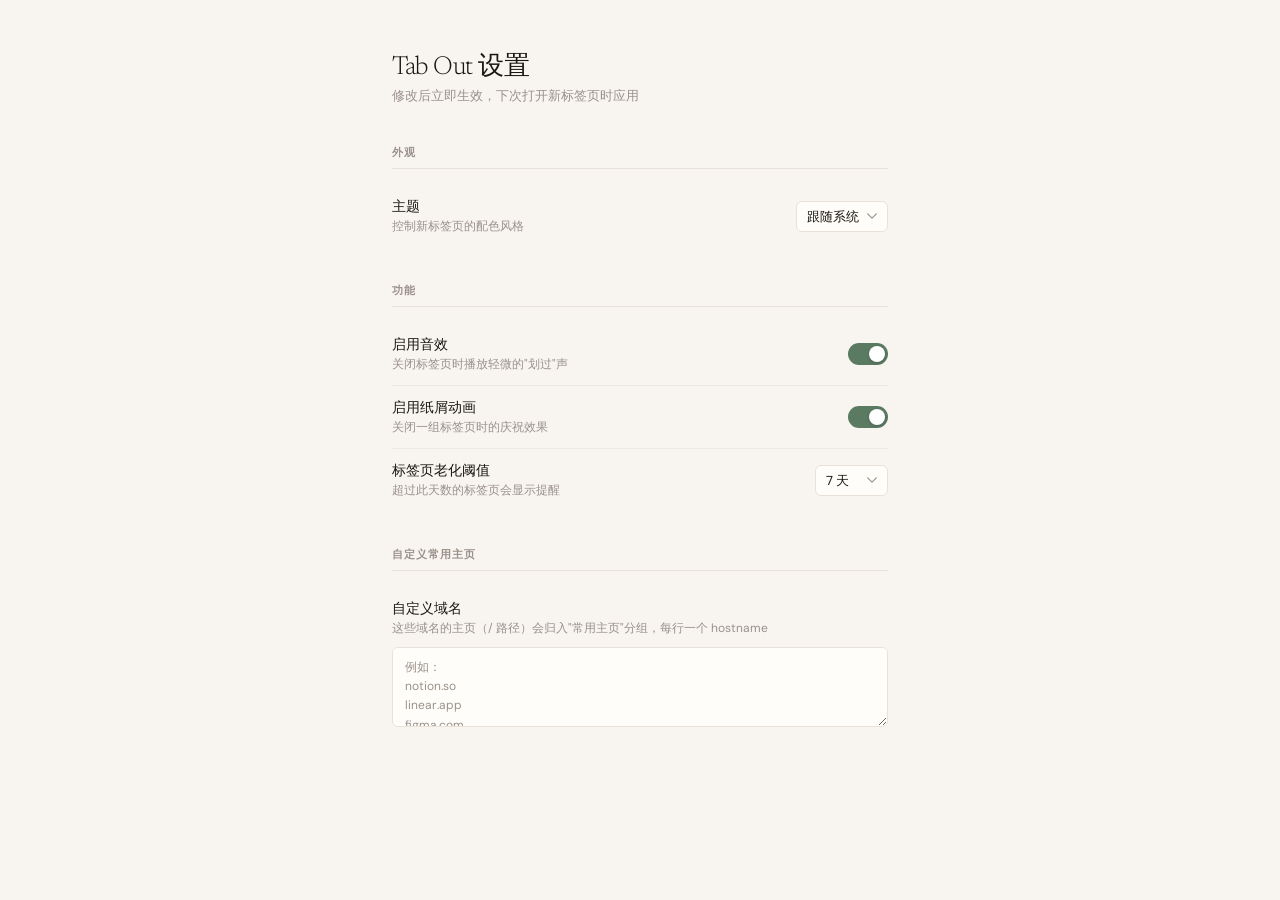
==== extension/options.html @ f727a5ea "feat: 三大功能 + 设置页 (深色模式 / 最近关闭 / 标签页老化) - 深色模式：CSS 变量 + data-theme 切换，header 三态按钮（自动/浅色/深色），偏好持久化 - 最" ====
<!DOCTYPE html>
<html lang="zh-CN">
<head>
  <meta charset="UTF-8">
  <meta name="viewport" content="width=device-width, initial-scale=1.0">
  <title>Tab Out 设置</title>
  <link rel="preconnect" href="https://fonts.googleapis.com">
  <link href="https://fonts.googleapis.com/css2?family=DM+Sans:wght@300;400;500;600&family=Newsreader:ital,opsz,wght@0,6..72,300;0,6..72,400;1,6..72,300&display=swap" rel="stylesheet">
  <style>
    :root {
      --ink: #1a1613;
      --paper: #f8f5f0;
      --warm-gray: #e8e2da;
      --muted: #9a918a;
      --accent-amber: #c8713a;
      --accent-sage: #5a7a62;
      --accent-rose: #b35a5a;
      --card-bg: #fffdf9;
    }
    @media (prefers-color-scheme: dark) {
      :root:not([data-theme="light"]) {
        --ink: #e8e3da; --paper: #191510; --warm-gray: #2d2820;
        --muted: #8a8078; --card-bg: #211d18;
      }
    }
    :root[data-theme="dark"] {
      --ink: #e8e3da; --paper: #191510; --warm-gray: #2d2820;
      --muted: #8a8078; --card-bg: #211d18;
    }

    * { margin: 0; padding: 0; box-sizing: border-box; }

    body {
      font-family: 'DM Sans', sans-serif;
      background: var(--paper);
      color: var(--ink);
      min-height: 100vh;
      -webkit-font-smoothing: antialiased;
    }

    .page {
      max-width: 560px;
      margin: 0 auto;
      padding: 48px 32px 80px;
    }

    h1 {
      font-family: 'Newsreader', serif;
      font-weight: 300;
      font-size: 26px;
      letter-spacing: -0.5px;
      margin-bottom: 4px;
    }

    .subtitle {
      font-size: 13px;
      color: var(--muted);
      margin-bottom: 40px;
    }

    .section {
      margin-bottom: 36px;
    }

    .section-title {
      font-size: 11px;
      font-weight: 600;
      text-transform: uppercase;
      letter-spacing: 1px;
      color: var(--muted);
      margin-bottom: 16px;
      padding-bottom: 8px;
      border-bottom: 1px solid var(--warm-gray);
    }

    .field {
      display: flex;
      align-items: center;
      justify-content: space-between;
      padding: 12px 0;
      border-bottom: 1px solid rgba(154, 145, 138, 0.12);
      gap: 16px;
    }

    .field:last-child { border-bottom: none; }

    .field-label {
      font-size: 14px;
      color: var(--ink);
    }

    .field-desc {
      font-size: 12px;
      color: var(--muted);
      margin-top: 2px;
    }

    .field-control { flex-shrink: 0; }

    /* Toggle switch */
    .toggle {
      position: relative;
      width: 40px;
      height: 22px;
      display: inline-block;
    }
    .toggle input { opacity: 0; width: 0; height: 0; }
    .toggle-track {
      position: absolute;
      inset: 0;
      background: var(--warm-gray);
      border-radius: 11px;
      cursor: pointer;
      transition: background 0.2s;
    }
    .toggle-track::before {
      content: '';
      position: absolute;
      width: 16px; height: 16px;
      left: 3px; top: 3px;
      background: white;
      border-radius: 50%;
      transition: transform 0.2s;
      box-shadow: 0 1px 3px rgba(0,0,0,0.2);
    }
    .toggle input:checked + .toggle-track { background: var(--accent-sage); }
    .toggle input:checked + .toggle-track::before { transform: translateX(18px); }

    /* Select */
    select {
      font-family: 'DM Sans', sans-serif;
      font-size: 13px;
      color: var(--ink);
      background: var(--card-bg);
      border: 1px solid var(--warm-gray);
      border-radius: 6px;
      padding: 6px 28px 6px 10px;
      cursor: pointer;
      appearance: none;
      -webkit-appearance: none;
      background-image: url("data:image/svg+xml,%3Csvg xmlns='http://www.w3.org/2000/svg' fill='none' viewBox='0 0 24 24' stroke-width='2' stroke='%239a918a'%3E%3Cpath stroke-linecap='round' stroke-linejoin='round' d='m19.5 8.25-7.5 7.5-7.5-7.5' /%3E%3C/svg%3E");
      background-repeat: no-repeat;
      background-position: right 8px center;
      background-size: 14px;
      transition: border-color 0.15s;
    }
    select:focus { outline: none; border-color: var(--accent-amber); }

    /* Textarea for custom hostnames */
    textarea {
      font-family: 'DM Sans', sans-serif;
      font-size: 12px;
      color: var(--ink);
      background: var(--card-bg);
      border: 1px solid var(--warm-gray);
      border-radius: 6px;
      padding: 10px 12px;
      width: 100%;
      resize: vertical;
      min-height: 80px;
      transition: border-color 0.15s;
      line-height: 1.6;
    }
    textarea:focus { outline: none; border-color: var(--accent-amber); }
    textarea::placeholder { color: var(--muted); }

    .textarea-field { flex-direction: column; align-items: flex-start; gap: 10px; }
    .textarea-field .field-control { width: 100%; }

    /* Toast */
    .toast {
      position: fixed;
      bottom: 28px;
      left: 50%;
      transform: translateX(-50%) translateY(60px);
      background: var(--ink);
      color: var(--paper);
      font-size: 13px;
      font-weight: 500;
      padding: 10px 20px;
      border-radius: 8px;
      opacity: 0;
      transition: all 0.35s cubic-bezier(0.16, 1, 0.3, 1);
      pointer-events: none;
      white-space: nowrap;
    }
    .toast.visible {
      opacity: 1;
      transform: translateX(-50%) translateY(0);
    }
  </style>
</head>
<body>
<div class="page">
  <h1>Tab Out 设置</h1>
  <p class="subtitle">修改后立即生效，下次打开新标签页时应用</p>

  <!-- 外观 -->
  <div class="section">
    <div class="section-title">外观</div>

    <div class="field">
      <div>
        <div class="field-label">主题</div>
        <div class="field-desc">控制新标签页的配色风格</div>
      </div>
      <div class="field-control">
        <select id="theme">
          <option value="system">跟随系统</option>
          <option value="light">浅色</option>
          <option value="dark">深色</option>
        </select>
      </div>
    </div>
  </div>

  <!-- 功能 -->
  <div class="section">
    <div class="section-title">功能</div>

    <div class="field">
      <div>
        <div class="field-label">启用音效</div>
        <div class="field-desc">关闭标签页时播放轻微的"划过"声</div>
      </div>
      <div class="field-control">
        <label class="toggle">
          <input type="checkbox" id="sound" checked>
          <span class="toggle-track"></span>
        </label>
      </div>
    </div>

    <div class="field">
      <div>
        <div class="field-label">启用纸屑动画</div>
        <div class="field-desc">关闭一组标签页时的庆祝效果</div>
      </div>
      <div class="field-control">
        <label class="toggle">
          <input type="checkbox" id="animation" checked>
          <span class="toggle-track"></span>
        </label>
      </div>
    </div>

    <div class="field">
      <div>
        <div class="field-label">标签页老化阈值</div>
        <div class="field-desc">超过此天数的标签页会显示提醒</div>
      </div>
      <div class="field-control">
        <select id="staleThresholdDays">
          <option value="3">3 天</option>
          <option value="7" selected>7 天</option>
          <option value="14">14 天</option>
          <option value="30">30 天</option>
        </select>
      </div>
    </div>
  </div>

  <!-- 常用主页 -->
  <div class="section">
    <div class="section-title">自定义常用主页</div>

    <div class="field textarea-field">
      <div>
        <div class="field-label">自定义域名</div>
        <div class="field-desc">这些域名的主页（/ 路径）会归入"常用主页"分组，每行一个 hostname</div>
      </div>
      <div class="field-control">
        <textarea id="customLandingHostnames" placeholder="例如：&#10;notion.so&#10;linear.app&#10;figma.com"></textarea>
      </div>
    </div>
  </div>
</div>

<div class="toast" id="toast">已保存</div>

<script src="options.js"></script>
</body>
</html>
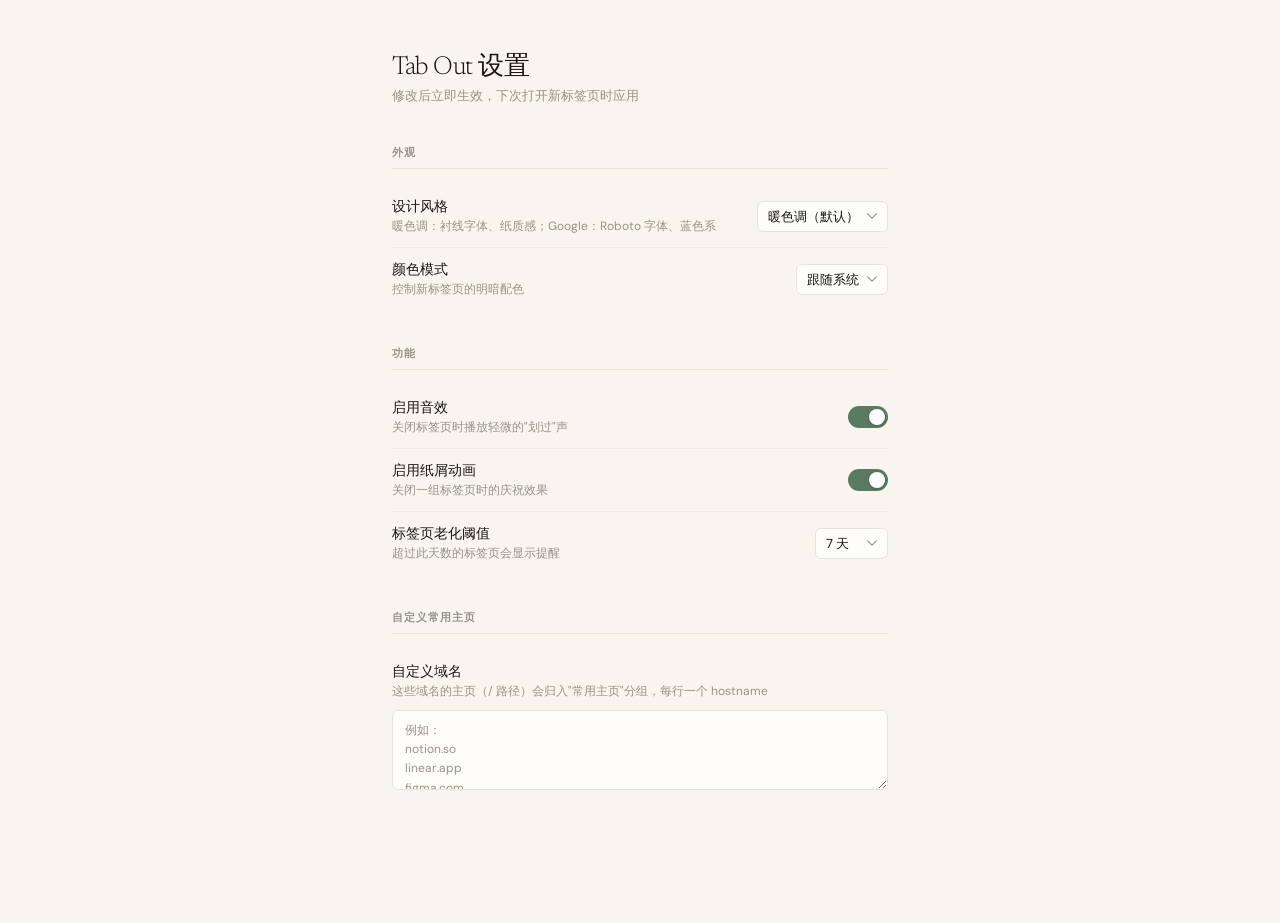
==== commit baa7152e: "feat: 新增 Google Material 设计主题，与暖色调并存可切换 - 新增 [data-design="material"] CSS 主题层（188 行）   - Google 蓝 #1" ====
--- a/extension/options.html
+++ b/extension/options.html
@@ -5,7 +5,7 @@
   <meta name="viewport" content="width=device-width, initial-scale=1.0">
   <title>Tab Out 设置</title>
   <link rel="preconnect" href="https://fonts.googleapis.com">
-  <link href="https://fonts.googleapis.com/css2?family=DM+Sans:wght@300;400;500;600&family=Newsreader:ital,opsz,wght@0,6..72,300;0,6..72,400;1,6..72,300&display=swap" rel="stylesheet">
+  <link href="https://fonts.googleapis.com/css2?family=DM+Sans:wght@300;400;500;600&family=Newsreader:ital,opsz,wght@0,6..72,300;0,6..72,400;1,6..72,300&family=Roboto:wght@300;400;500;700&display=swap" rel="stylesheet">
   <style>
     :root {
       --ink: #1a1613;
@@ -201,8 +201,21 @@
 
     <div class="field">
       <div>
-        <div class="field-label">主题</div>
-        <div class="field-desc">控制新标签页的配色风格</div>
+        <div class="field-label">设计风格</div>
+        <div class="field-desc">暖色调：衬线字体、纸质感；Google：Roboto 字体、蓝色系</div>
+      </div>
+      <div class="field-control">
+        <select id="designTheme">
+          <option value="warm">暖色调（默认）</option>
+          <option value="material">Google 风格</option>
+        </select>
+      </div>
+    </div>
+
+    <div class="field">
+      <div>
+        <div class="field-label">颜色模式</div>
+        <div class="field-desc">控制新标签页的明暗配色</div>
       </div>
       <div class="field-control">
         <select id="theme">
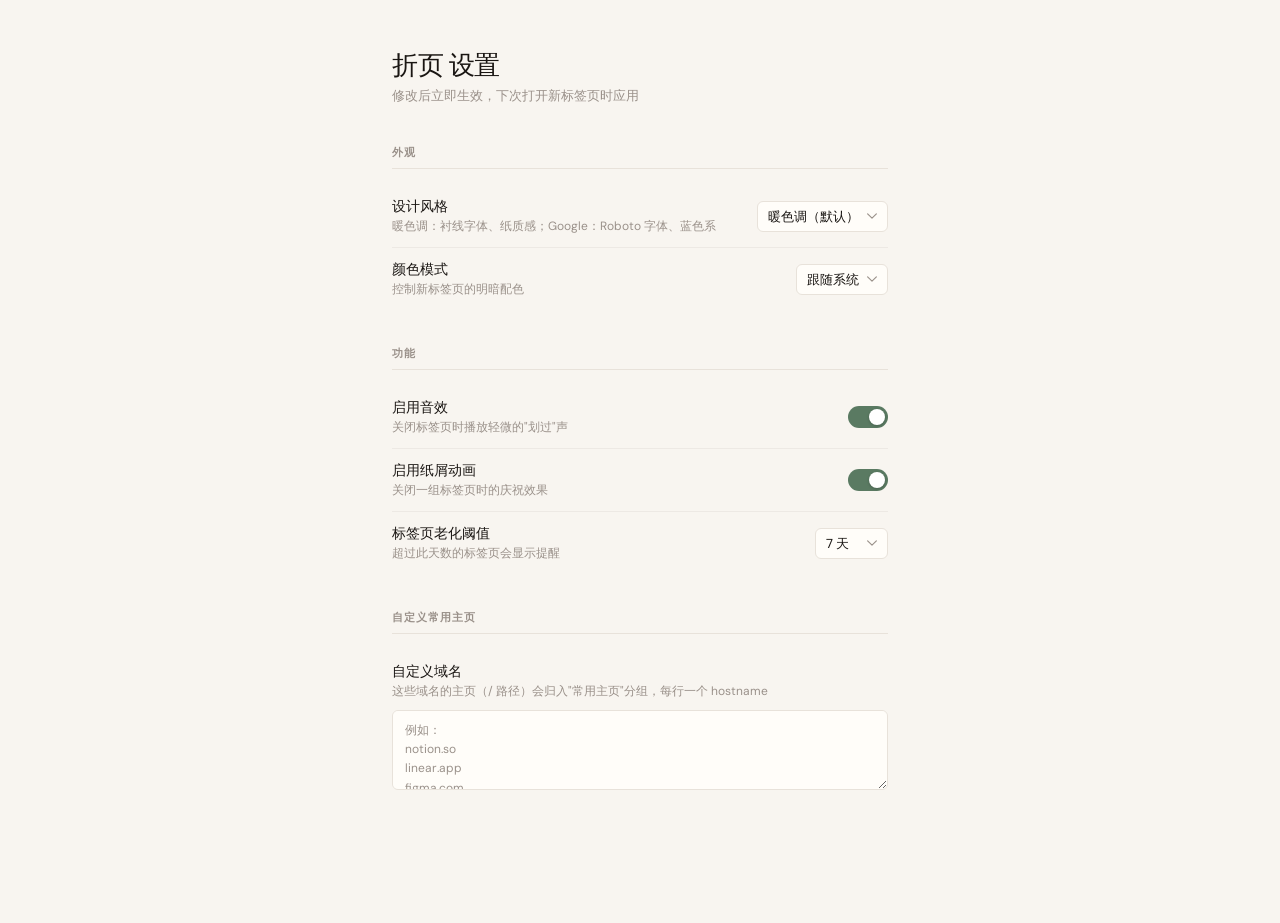
==== commit b35e3bce: "chore: 将扩展名改为「折页」 Co-Authored-By: Claude Sonnet 4.6 <noreply@anthropic.com>" ====
--- a/extension/options.html
+++ b/extension/options.html
@@ -3,7 +3,7 @@
 <head>
   <meta charset="UTF-8">
   <meta name="viewport" content="width=device-width, initial-scale=1.0">
-  <title>Tab Out 设置</title>
+  <title>折页 设置</title>
   <link rel="preconnect" href="https://fonts.googleapis.com">
   <link href="https://fonts.googleapis.com/css2?family=DM+Sans:wght@300;400;500;600&family=Newsreader:ital,opsz,wght@0,6..72,300;0,6..72,400;1,6..72,300&family=Roboto:wght@300;400;500;700&display=swap" rel="stylesheet">
   <style>
@@ -192,7 +192,7 @@
 </head>
 <body>
 <div class="page">
-  <h1>Tab Out 设置</h1>
+  <h1>折页 设置</h1>
   <p class="subtitle">修改后立即生效，下次打开新标签页时应用</p>
 
   <!-- 外观 -->
